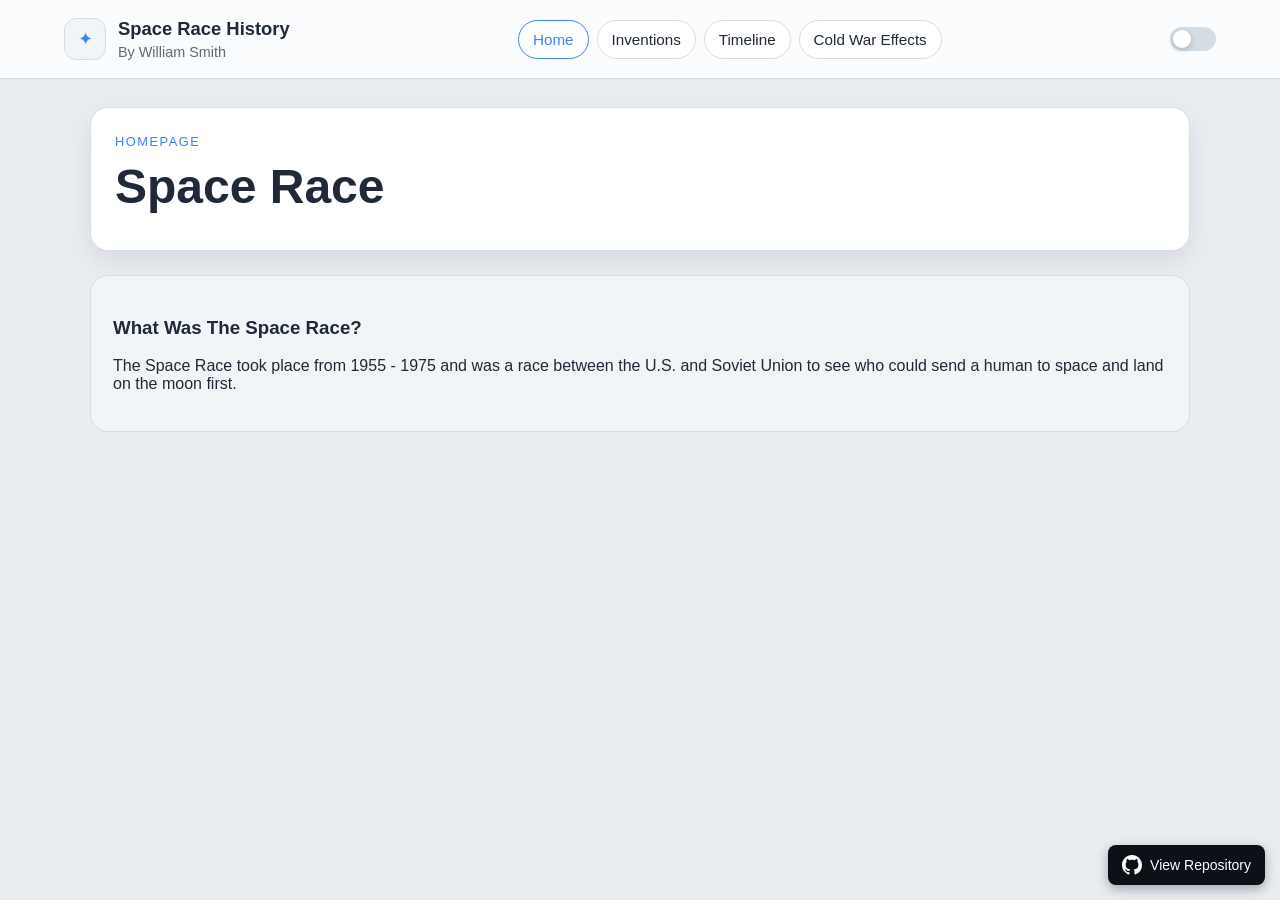
==== index.html @ 24e81fb7 "Add files via upload" ====
<!DOCTYPE html>
<html lang="en">
  <head>
    <link
      href="[data-uri]"
      rel="icon"
      type="image/x-icon"
    />

    <meta charset="UTF-8" />
    <meta name="viewport" content="width=device-width, initial-scale=1.0" />
    <title>Space Race History</title>
    <link rel="stylesheet" href="styles.css" />
    <script defer src="script.js"></script>
  </head>
  <body>
    <header class="topbar">
      <div class="brand">
        <div class="brand-mark">✦</div>
        <div>
          <h1>Space Race History</h1>
          <p>By William Smith</p>
        </div>
      </div>

      <nav class="tabs">
        <a href="index.html" class="tab-link">Home</a>
        <a href="inventions.html" class="tab-link">Inventions</a>
        <a href="timeline.html" class="tab-link">Timeline</a>
        <a href="coldwar.html" class="tab-link">Cold War Effects</a>
      </nav>

      <label class="theme-switch">
        <input type="checkbox" id="themeToggle" />
        <span class="slider"></span>
      </label>
    </header>

    <main class="page-shell">
      <section class="page-header">
        <span class="eyebrow">Homepage</span>
        <h2>Space Race</h2>
        <p></p>
      </section>

      <section class="feature-box">
        <h3>What Was The Space Race?</h3>
        <p>
          The Space Race took place from 1955 - 1975 and was a race between the
          U.S. and Soviet Union to see who could send a human to space and land
          on the moon first.
        </p>
      </section>
    </main>
  </body>
  <a href="https://github.com/yourusername/yourrepo" target="_blank" class="github-corner">
  <svg height="24" width="24" viewBox="0 0 16 16" fill="currentColor">
    <path d="M8 0C3.58 0 0 3.58 0 8c0 3.54 2.29 6.53 5.47 7.59.4.07.55-.17.55-.38 
    0-.19-.01-.82-.01-1.49-2.01.37-2.53-.49-2.69-.94-.09-.23-.48-.94-.82-1.13
    -.28-.15-.68-.52-.01-.53.63-.01 1.08.58 1.23.82.72 1.21 1.87.87 2.33.66
    .07-.52.28-.87.51-1.07-1.78-.2-3.64-.89-3.64-3.95 
    0-.87.31-1.59.82-2.15-.08-.2-.36-1.02.08-2.12 
    0 0 .67-.21 2.2.82.64-.18 1.32-.27 2-.27s1.36.09 
    2 .27c1.53-1.04 2.2-.82 2.2-.82.44 1.1.16 1.92.08 
    2.12.51.56.82 1.27.82 2.15 
    0 3.07-1.87 3.75-3.65 3.95.29.25.54.73.54 1.48 
    0 1.07-.01 1.93-.01 2.2 
    0 .21.15.46.55.38A8.01 8.01 0 0 0 16 8c0-4.42-3.58-8-8-8z"/>
  </svg>
  <span>View Repository</span>
</a>
</html>
---- styles.css ----
:root {
  --bg: #e9edf2;
  --panel: #ffffff;
  --panel-2: #f2f5f8;
  --text: #1f2937;
  --muted: #5f6b78;
  --accent: #3b82f6;
  --border: #d4dce4;
  --shadow: 0 10px 25px rgba(0, 0, 0, 0.08);
  --radius: 18px;
}

:root[data-theme='dark'] {
  --bg: #0f1724;
  --panel: #172032;
  --panel-2: #111827;
  --text: #e5eef8;
  --muted: #9aa8b8;
  --accent: #60a5fa;
  --border: #2a3648;
  --shadow: 0 10px 25px rgba(0, 0, 0, 0.28);
}

* {
  box-sizing: border-box;
}

html,
body {
  margin: 0;
  min-height: 100%;
  background: var(--bg);
  color: var(--text);
  font-family: Arial, Helvetica, sans-serif;
}

body {
  overflow-x: hidden;
  transition:
    background 0.25s ease,
    color 0.25s ease;
}

.topbar {
  display: flex;
  justify-content: space-between;
  align-items: center;
  gap: 16px;
  padding: 18px 5vw;
  background: rgba(255, 255, 255, 0.82);
  backdrop-filter: blur(4px);
  border-bottom: 1px solid var(--border);
  position: sticky;
  top: 0;
  z-index: 10;
  transition:
    background 0.25s ease,
    border-color 0.25s ease;
}

:root[data-theme='dark'] .topbar {
  background: rgba(17, 24, 39, 0.82);
}

.brand {
  display: flex;
  align-items: center;
  gap: 12px;
}

.brand-mark {
  width: 42px;
  height: 42px;
  border-radius: 12px;
  display: grid;
  place-items: center;
  background: var(--panel-2);
  border: 1px solid var(--border);
  color: var(--accent);
  font-size: 1.1rem;
}

.brand h1 {
  margin: 0;
  font-size: 1.15rem;
}

.brand p {
  margin: 4px 0 0;
  color: var(--muted);
  font-size: 0.9rem;
}

.tabs {
  display: flex;
  flex-wrap: wrap;
  gap: 8px;
}

.tab-link {
  text-decoration: none;
  color: var(--text);
  background: var(--panel);
  border: 1px solid var(--border);
  padding: 10px 14px;
  border-radius: 999px;
  transition: 0.2s ease;
  font-size: 0.95rem;
}

.tab-link:hover,
.tab-link.active {
  border-color: var(--accent);
  color: var(--accent);
}

.theme-toggle {
  border: 1px solid var(--border);
  background: var(--panel);
  color: var(--text);
  border-radius: 999px;
  padding: 10px 14px;
  font-size: 0.95rem;
  cursor: pointer;
  transition: 0.2s ease;
}

.theme-toggle:hover {
  border-color: var(--accent);
  color: var(--accent);
}

.page-shell {
  width: min(1100px, 92vw);
  margin: 0 auto;
  padding: 28px 0 60px;
}

.page-header {
  background: var(--panel);
  border: 1px solid var(--border);
  border-radius: var(--radius);
  padding: 24px;
  box-shadow: var(--shadow);
}

.eyebrow {
  display: inline-block;
  margin-bottom: 10px;
  color: var(--accent);
  font-size: 0.8rem;
  letter-spacing: 0.12em;
  text-transform: uppercase;
}

.page-header h2 {
  margin: 0;
  font-size: clamp(1.8rem, 4vw, 3rem);
}

.page-header p {
  margin: 12px 0 0;
  color: var(--muted);
  line-height: 1.6;
}

.content-grid {
  margin-top: 22px;
  display: grid;
  grid-template-columns: repeat(3, 1fr);
  gap: 18px;
}

.simple-card {
  background: var(--panel);
  border: 1px solid var(--border);
  border-radius: var(--radius);
  padding: 18px;
  box-shadow: var(--shadow);
}

.simple-card h3 {
  margin-top: 0;
}

.simple-card p {
  color: var(--muted);
  line-height: 1.6;
}

.feature-box {
  margin-top: 24px;
  background: var(--panel-2);
  border: 1px solid var(--border);
  border-radius: var(--radius);
  padding: 22px;
}

.inventions-grid {
  margin-top: 22px;
  display: grid;
  grid-template-columns: repeat(3, 1fr);
  gap: 18px;
}

.invention-card {
  background: var(--panel);
  border: 1px solid var(--border);
  border-radius: var(--radius);
  overflow: hidden;
  box-shadow: var(--shadow);
}

.card-image {
  width: 100%;
  aspect-ratio: 16 / 10;
  display: block;
  object-fit: cover;
  background: #d9e1ea;
}

.card-body {
  padding: 18px;
}

.card-date {
  margin: 0 0 8px;
  color: var(--accent);
  font-size: 0.85rem;
  font-weight: bold;
}

.card-body h3 {
  margin: 0 0 10px;
  font-size: 1.2rem;
}

.card-body p {
  margin: 0;
  color: var(--muted);
  line-height: 1.6;
}

.timeline-scroll {
  position: relative;
  margin-top: 22px;
  display: flex;
  gap: 18px;
  overflow-x: auto;
  padding: 24px 8px 12px;
  scroll-snap-type: x mandatory;
}

.timeline-line {
  position: absolute;
  top: 58px;
  left: 0;
  right: 0;
  height: 2px;
  background: var(--border);
  z-index: 0;
}

.timeline-item {
  position: relative;
  min-width: 240px;
  flex: 0 0 auto;
  scroll-snap-align: start;
  z-index: 1;
}

.timeline-year {
  display: inline-block;
  margin-bottom: 12px;
  padding: 6px 10px;
  background: var(--panel-2);
  border: 1px solid var(--border);
  border-radius: 999px;
  color: var(--accent);
  font-size: 0.85rem;
  font-weight: bold;
}

.timeline-card {
  background: var(--panel);
  border: 1px solid var(--border);
  border-radius: var(--radius);
  padding: 18px;
  box-shadow: var(--shadow);
}

.timeline-card h3 {
  margin: 0 0 8px;
  font-size: 1.1rem;
}

.timeline-card p {
  margin: 0;
  color: var(--muted);
  line-height: 1.6;
}

@media (max-width: 900px) {
  .topbar {
    flex-direction: column;
    align-items: stretch;
  }

  .tabs {
    justify-content: center;
  }

  .inventions-grid,
  .content-grid {
    grid-template-columns: 1fr;
  }
}

.theme-switch {
  position: relative;
  width: 46px;
  height: 24px;
  display: inline-block;
}

.theme-switch input {
  opacity: 0;
  width: 0;
  height: 0;
}

.slider {
  position: absolute;
  inset: 0;
  background: var(--border);
  border-radius: 999px;
  cursor: pointer;
  transition: 0.25s ease;
}

.slider::before {
  content: '';
  position: absolute;
  width: 18px;
  height: 18px;
  left: 3px;
  top: 3px;
  background: white;
  border-radius: 50%;
  transition: 0.25s ease;
  box-shadow: 0 2px 6px rgba(0, 0, 0, 0.2);
}

/* ON state */
.theme-switch input:checked + .slider {
  background: var(--accent);
}

.theme-switch input:checked + .slider::before {
  transform: translateX(22px);
}

/* Dark mode tweak */
:root[data-theme='dark'] .slider::before {
  background: #e5eef8;
}

.timeline-list {
  position: relative;
  max-width: 900px;
  margin: 3rem auto;
  padding: 2rem 1rem;
}

.timeline-list::before {
  content: '';
  position: absolute;
  top: 0;
  bottom: 0;
  left: 50%;
  width: 4px;
  transform: translateX(-50%);
  background: linear-gradient(
    to bottom,
    transparent,
    var(--accent),
    transparent
  );
  border-radius: 999px;
}

.timeline-item {
  position: relative;
  display: grid;
  grid-template-columns: 1fr 60px 1fr;
  align-items: center;
  margin: 2rem 0;
  min-height: 120px;
}

.timeline-item.left .timeline-content {
  grid-column: 1;
  justify-self: end;
  text-align: right;
}

.timeline-item.right .timeline-content {
  grid-column: 3;
  justify-self: start;
  text-align: left;
}

.timeline-dot {
  grid-column: 2;
  justify-self: center;
  width: 18px;
  height: 18px;
  border-radius: 50%;
  background: var(--panel);
  border: 4px solid var(--accent);
  box-shadow: 0 0 0 8px rgba(96, 165, 250, 0.15);
  z-index: 2;
}

.timeline-content {
  background: var(--panel);
  color: var(--text);
  border: 1px solid var(--border);
  border-radius: 16px;
  padding: 1rem 1.2rem;
  max-width: 320px;
  box-shadow: var(--shadow);
  transition: 0.25s ease;
}

.timeline-content:hover {
  transform: translateY(-3px);
  border-color: var(--accent);
}

.timeline-content h3 {
  margin: 0 0 0.4rem;
  font-size: 1.15rem;
  color: var(--accent);
}

.timeline-content p {
  margin: 0;
  line-height: 1.5;
  color: var(--muted);
}

/* Mobile */
@media (max-width: 700px) {
  .timeline-list::before {
    left: 22px;
    transform: none;
  }

  .timeline-item {
    grid-template-columns: 44px 1fr;
    gap: 1rem;
  }

  .timeline-item.left .timeline-content,
  .timeline-item.right .timeline-content {
    grid-column: 2;
    justify-self: stretch;
    text-align: left;
    max-width: none;
  }

  .timeline-dot {
    grid-column: 1;
  }
}

.github-corner {
  position: fixed;
  bottom: 15px;
  right: 15px;
  display: flex;
  align-items: center;
  gap: 8px;
  padding: 10px 14px;
  background: #0d1117;
  color: #ffffff;
  font-family: Arial, sans-serif;
  font-size: 14px;
  text-decoration: none;
  border-radius: 8px;
  box-shadow: 0 4px 12px rgba(0,0,0,0.3);
  transition: transform 0.2s ease, background 0.2s ease;
  z-index: 9999;
}

.github-corner:hover {
  background: #161b22;
  transform: translateY(-2px);
}

.github-corner svg {
  width: 20px;
  height: 20px;
}
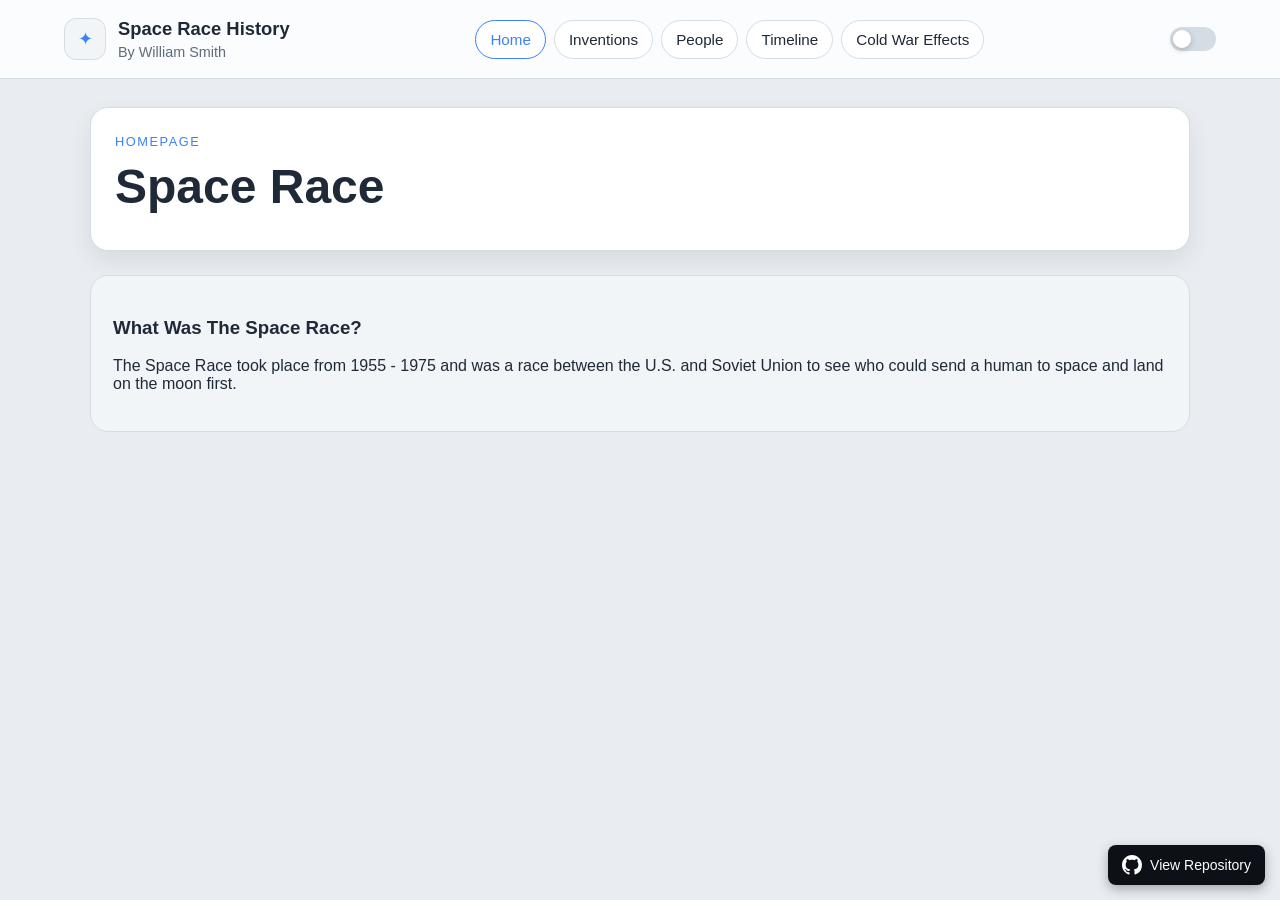
==== commit 267c29f0: "Add 'People' tab link to navigation" ====
--- a/index.html
+++ b/index.html
@@ -26,6 +26,7 @@
       <nav class="tabs">
         <a href="index.html" class="tab-link">Home</a>
         <a href="inventions.html" class="tab-link">Inventions</a>
+        <a href="people.html" class="tab-link">People</a>
         <a href="timeline.html" class="tab-link">Timeline</a>
         <a href="coldwar.html" class="tab-link">Cold War Effects</a>
       </nav>
@@ -53,7 +54,7 @@
       </section>
     </main>
   </body>
-  <a href="https://github.com/yourusername/yourrepo" target="_blank" class="github-corner">
+  <a href="https://github.com/RedFlamzS/SpaceRace" target="_blank" class="github-corner">
   <svg height="24" width="24" viewBox="0 0 16 16" fill="currentColor">
     <path d="M8 0C3.58 0 0 3.58 0 8c0 3.54 2.29 6.53 5.47 7.59.4.07.55-.17.55-.38 
     0-.19-.01-.82-.01-1.49-2.01.37-2.53-.49-2.69-.94-.09-.23-.48-.94-.82-1.13
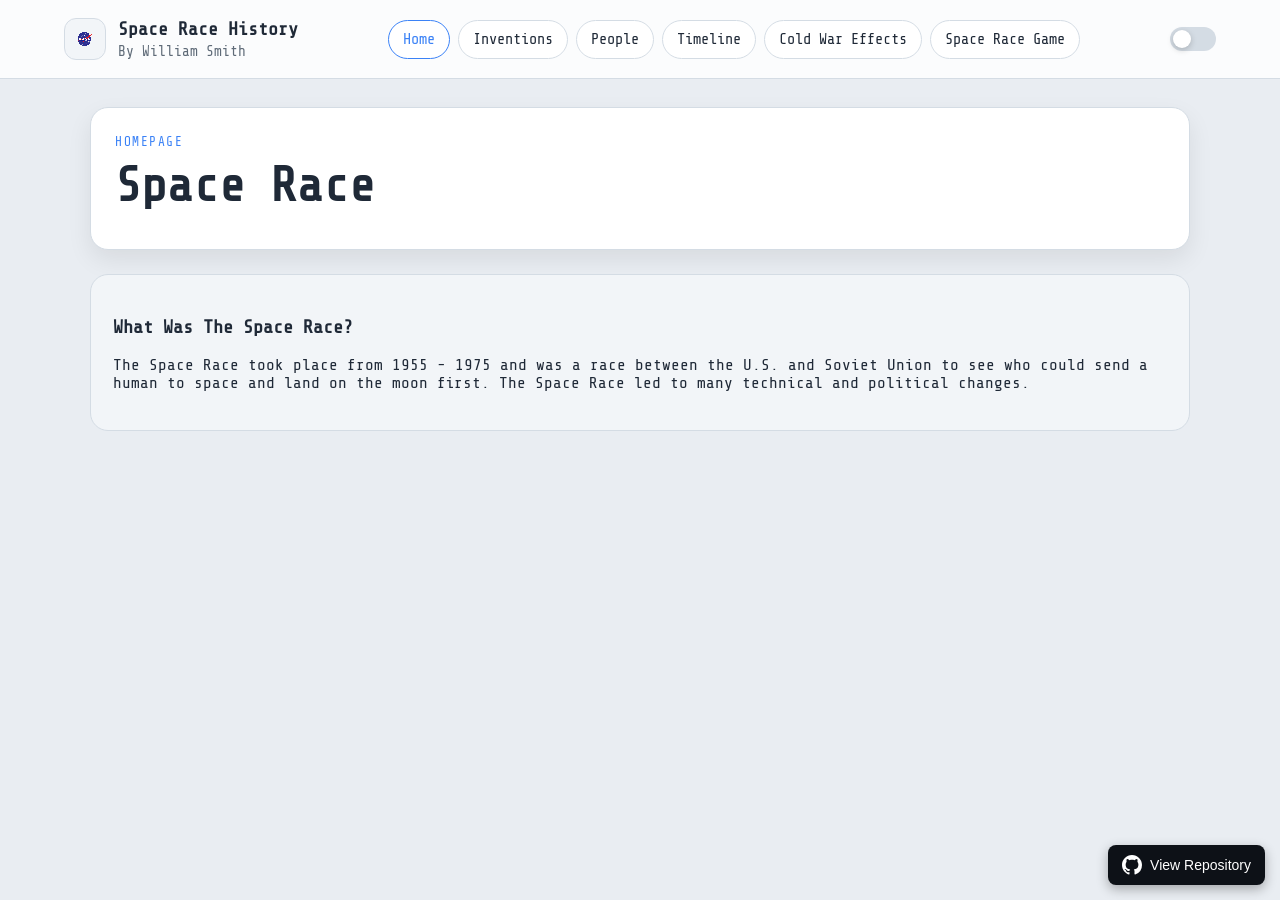
==== commit b7500a2a: "Add files via upload" ====
--- a/index.html
+++ b/index.html
@@ -16,7 +16,12 @@
   <body>
     <header class="topbar">
       <div class="brand">
-        <div class="brand-mark">✦</div>
+        <div class="brand-mark">
+          <img
+            src="[data-uri]"
+            alt="Nasa Logo"
+          >
+        </div>
         <div>
           <h1>Space Race History</h1>
           <p>By William Smith</p>
@@ -29,6 +34,7 @@
         <a href="people.html" class="tab-link">People</a>
         <a href="timeline.html" class="tab-link">Timeline</a>
         <a href="coldwar.html" class="tab-link">Cold War Effects</a>
+        <a href="game.html" class="tab-link">Space Race Game</a>
       </nav>
 
       <label class="theme-switch">
@@ -49,7 +55,7 @@
         <p>
           The Space Race took place from 1955 - 1975 and was a race between the
           U.S. and Soviet Union to see who could send a human to space and land
-          on the moon first.
+          on the moon first. The Space Race led to many technical and political changes.
         </p>
       </section>
     </main>
--- a/styles.css
+++ b/styles.css
@@ -1,3 +1,5 @@
+@import url('https://fonts.googleapis.com/css2?family=Share+Tech+Mono&display=swap');
+
 :root {
   --bg: #e9edf2;
   --panel: #ffffff;
@@ -31,7 +33,7 @@
   min-height: 100%;
   background: var(--bg);
   color: var(--text);
-  font-family: Arial, Helvetica, sans-serif;
+  font-family: "Share Tech Mono", monospace;
 }
 
 body {
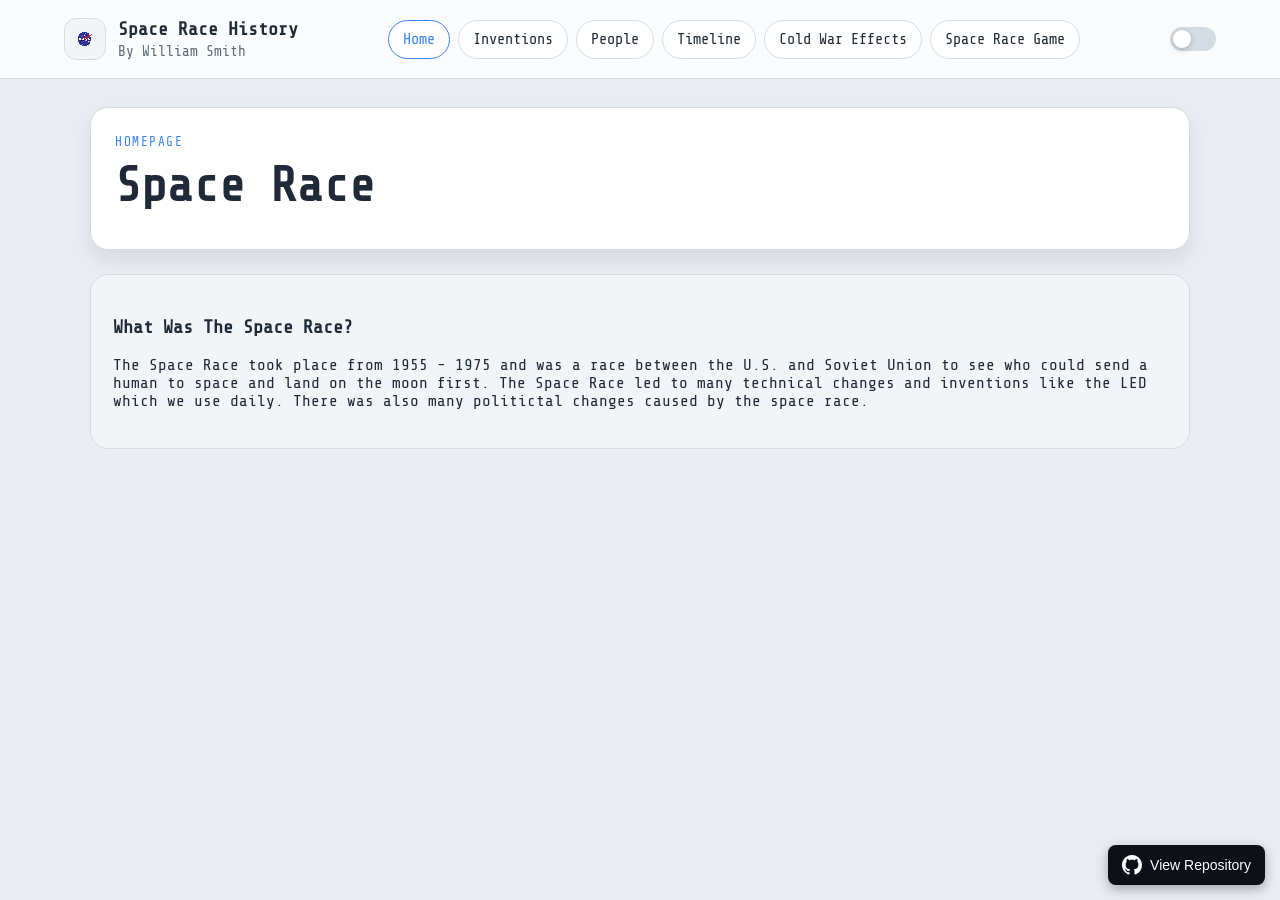
==== commit 681bfdbc: "Enhance Space Race description with inventions and politics Updated the description of the Space Rac" ====
--- a/index.html
+++ b/index.html
@@ -55,7 +55,9 @@
         <p>
           The Space Race took place from 1955 - 1975 and was a race between the
           U.S. and Soviet Union to see who could send a human to space and land
-          on the moon first. The Space Race led to many technical and political changes.
+          on the moon first. The Space Race led to many technical changes and 
+          inventions like the LED which we use daily. There was also many 
+          politictal changes caused by the space race.
         </p>
       </section>
     </main>
